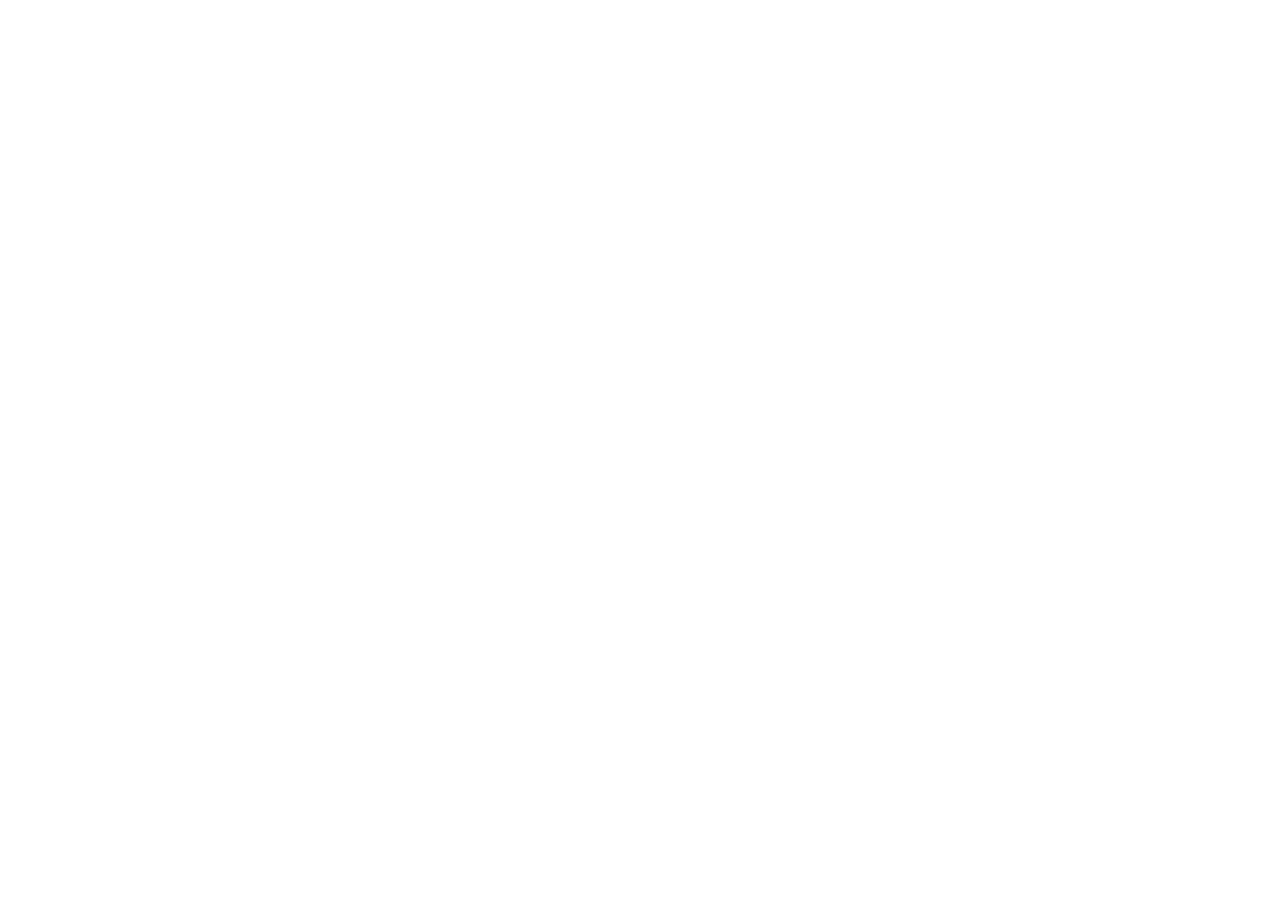
==== libros.html @ 7d024464 "segunda copia" ====
<!DOCTYPE html>
<html lang="en">
<head>
    <meta charset="UTF-8">
    <meta name="viewport" content="width=device-width, initial-scale=1.0">
    <title>Mis Libros Recomendados</title>
    <link rel="stylesheet" href="styles.css">
</head>
<body>
    
</body>
</html>
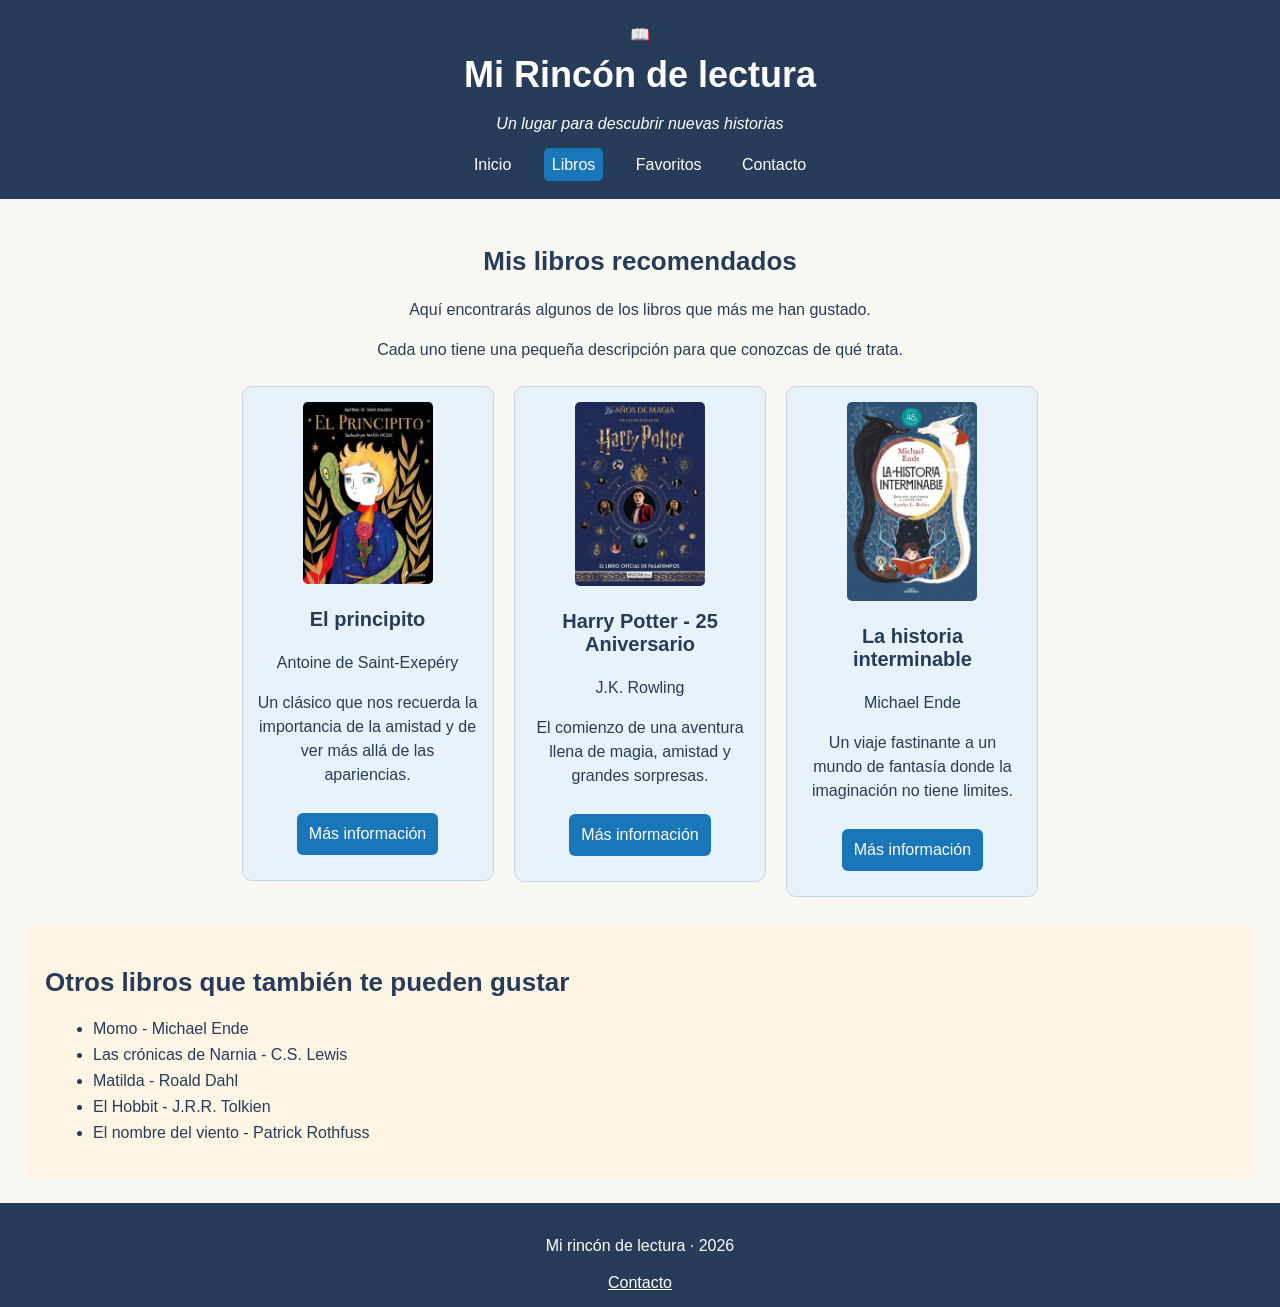
==== commit e261f2c6: "tercera copia" ====
--- a/libros.html
+++ b/libros.html
@@ -1,12 +1,93 @@
-<!DOCTYPE html>
+<!doctype html>
 <html lang="en">
+
 <head>
-    <meta charset="UTF-8">
-    <meta name="viewport" content="width=device-width, initial-scale=1.0">
+    <meta charset="UTF-8" />
+    <meta name="viewport" content="width=device-width, initial-scale=1.0" />
     <title>Mis Libros Recomendados</title>
-    <link rel="stylesheet" href="styles.css">
+    <link rel="stylesheet" href="css/styles.css" />
 </head>
+
 <body>
-    
+    <header id="cabecera">
+        <div class="identidad">
+            <span class="icono-libro" aria-hidden="true">📖</span>
+            <div>
+                <h1>Mi Rincón de lectura</h1>
+                <p>Un lugar para descubrir nuevas historias</p>
+            </div>
+        </div>
+        <nav>
+            <a href="index.html">Inicio</a>
+            <a href="libros.html" class="activo"> Libros</a>
+            <a href="index.html#generos">Favoritos</a>
+            <a href="#contacto">Contacto</a>
+        </nav>
+    </header>
+    <main>
+        <section id="catalogo">
+            <h2>Mis libros recomendados</h2>
+            <p>Aquí encontrarás algunos de los libros que más me han gustado.</p>
+            <p>
+                Cada uno tiene una pequeña descripción para que conozcas de qué trata.
+            </p>
+
+            <div class="tarjeta">
+                <img src="img/principito.webp" alt="Portada de El Principito" class="portada" />
+                <h3>El principito</h3>
+                <p>Antoine de Saint-Exepéry</p>
+                <p>
+                    Un clásico que nos recuerda la importancia de la amistad y de ver
+                    más allá de las apariencias.
+                </p>
+                <a href="https://es.wikipedia.org/wiki/El_principito" class="boton">
+                    Más información
+                </a>
+            </div>
+
+            <div class="tarjeta">
+                <img src="img/harry-potter.webp" alt="Portada de Harry Potter" class="portada" />
+                <h3>Harry Potter - 25 Aniversario</h3>
+                <p>J.K. Rowling</p>
+                <p>
+                    El comienzo de una aventura llena de magia, 
+                    amistad y grandes sorpresas.
+                </p>
+                <a href="https://es.wikipedia.org/wiki/Harry_Potter_y_la_piedra_filosofal" class="boton">
+                    Más información
+                </a>
+            </div>
+
+            <div class="tarjeta">
+                <img src="img/historia-interminable.webp" alt="Portada de La historia interminable" class="portada" />
+                <h3>La historia interminable</h3>
+                <p>Michael Ende</p>
+                <p>
+                    Un viaje fastinante a un mundo de fantasía
+                    donde la imaginación no tiene limites.
+                </p>
+                <a href="https://es.wikipedia.org/wiki/La_historia_interminable" class="boton">
+                    Más información
+                </a>
+            </div>
+        </section>
+
+        <section id="otros-libros">
+            <h2>Otros libros que también te pueden gustar</h2>
+
+            <ul>
+                <li>Momo - Michael Ende</li>
+                <li>Las crónicas de Narnia - C.S. Lewis</li>
+                <li>Matilda - Roald Dahl</li>
+                <li>El Hobbit - J.R.R. Tolkien</li>
+                <li>El nombre del viento - Patrick Rothfuss</li>
+            </ul>
+        </section>
+    </main>
+    <footer id="contacto">
+        <p>Mi rincón de lectura · 2026</p>
+        <a href="mailto:bego.cesmedo@gmail.com">Contacto</a>
+    </footer>
 </body>
+
 </html>
--- a/css/styles.css
+++ b/css/styles.css
@@ -0,0 +1,172 @@
+body{
+    font-family: Arial, Helvetica, sans-serif;
+    background-color: #faf8f3;
+    color: #263c59;
+    margin: 0;
+}
+
+main{
+    padding: 25px;
+}
+
+h2{
+    color: #263c59;
+    font-size: 26px;
+}
+
+p{
+    line-height: 1.5;
+}
+
+#cabecera{
+    background-color: #263c59;
+    color: white;
+    text-align: center;
+    padding: 25px;
+}
+
+#cabecera h1{
+    font-size:36px;
+    margin: 10px;
+}
+
+#cabecera p{
+    font-style: italic;
+}
+
+
+
+
+/*NAVEGACIÓN*/
+nav{
+    margin-top: 20px;
+}
+
+nav a{
+    color: white;
+    text-decoration: none;
+    margin:10px;
+    padding: 8px;
+}
+
+nav a:hover{
+    background-color: #1976b9;
+    border-radius: 5px;
+}
+
+nav a.activo{
+    background-color: #1976b9;
+    border-radius: 5px;
+}
+
+/*BIENVENIDA*/
+
+#inicio{
+    padding: 20px;
+    background-color: white;
+}
+
+#inicio img{
+    width: 250px;
+    border-radius: 5px;
+}
+
+.boton{
+    display: inline-block;
+    background-color: #1976b9;
+    color: white;
+    padding: 12px;
+    margin: 10px;
+    text-decoration: none;
+    border-radius: 6px;
+}
+
+/*GÉNEROS LITERARIOS*/
+
+#generos{
+    background-color: #e8f2fb;
+    padding: 20px;
+    text-align: center
+}
+
+.genero{
+    display: inline-block;
+    vertical-align: top;
+    background-color: white;
+    width: 170px;
+    min-height: 130px;
+    margin: 8px;
+    padding: 15px;
+    border: 1px solid #c5d8eb;
+    border-radius: 8px;
+}
+
+.genero h3{
+    color: #263c59;
+}
+
+#recomendacion{
+    background-color: #fce8ec;
+    padding: 20px;
+    margin-top: 20px;
+    border-radius: 10px;
+}
+
+.portada{
+    width: 130px;
+    border-radius: 5px;
+}
+.cita{
+    background-color: #fff5e5;
+}
+
+/*CATÁLOGO*/
+#catalogo{
+    text-align: center;
+}
+
+.tarjeta{
+    display: inline-block;
+    vertical-align: top;
+    width: 220px;
+    min-height: 420px;
+    background-color: #e8f2fb;
+    border: 1px solid #c5d8eb;
+    border-radius: 10px;
+    padding: 15px;
+    margin:8px;
+    text-align: center;
+}
+
+.tarjeta h3{
+    font-size: 20px;
+}
+
+.tarjeta p{
+
+}
+
+/*OTROS LIBROS*/
+#otros-libros{
+    background-color: #fff5e5;
+    padding: 20px;
+    margin-top: 20px;
+    border-radius: 10px;
+}
+
+#otros-libros li{
+    margin: 8px;
+}
+
+
+/*FOOTER*/
+footer{
+    background-color: #263c59;
+    color: white;
+    text-align: center;
+    padding: 15px;
+}
+
+footer a{
+    color: white;
+}
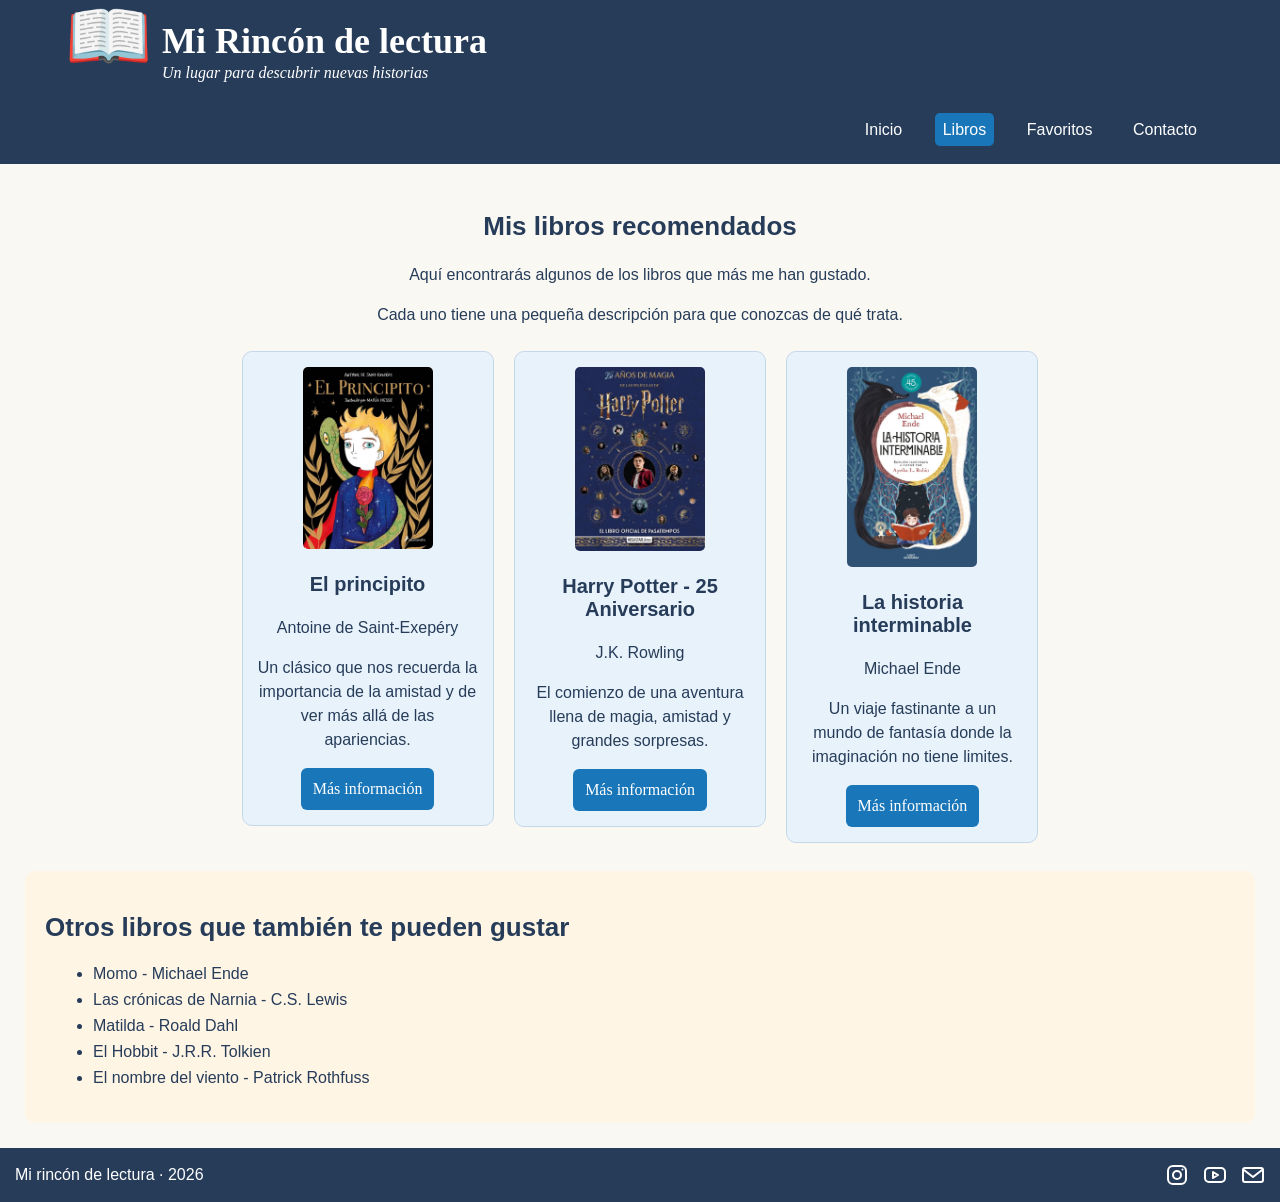
==== commit 6e5ddc6f: "quinta copia" ====
--- a/libros.html
+++ b/libros.html
@@ -21,7 +21,7 @@
             <a href="index.html">Inicio</a>
             <a href="libros.html" class="activo"> Libros</a>
             <a href="index.html#generos">Favoritos</a>
-            <a href="#contacto">Contacto</a>
+            <a href="mailto:bego.cesmedo@gmail.com">Contacto</a>
         </nav>
     </header>
     <main>
@@ -86,8 +86,12 @@
     </main>
     <footer id="contacto">
         <p>Mi rincón de lectura · 2026</p>
-        <a href="mailto:bego.cesmedo@gmail.com">Contacto</a>
+        <div class="redes" aria-label="Redes sociales y correo">
+            <span role="img" aria-label="Instagram"><svg viewBox="0 0 24 24" aria-hidden="true"><rect x="3" y="3" width="18" height="18" rx="5"/><circle cx="12" cy="12" r="4"/><circle cx="17.5" cy="6.5" r="1" fill="currentColor" stroke="none"/></svg></span>
+            <span role="img" aria-label="YouTube"><svg viewBox="0 0 24 24" aria-hidden="true"><rect x="2" y="5" width="20" height="14" rx="4"/><path d="m10 9 5 3-5 3z"/></svg></span>
+            <a href="mailto:bego.cesmedo@gmail.com" aria-label="Enviar correo"><svg viewBox="0 0 24 24" aria-hidden="true"><rect x="2" y="5" width="20" height="14" rx="2"/><path d="m3 7 9 7 9-7"/></svg></a>
+        </div>
     </footer>
 </body>
 
-</html>+</html>
--- a/css/styles.css
+++ b/css/styles.css
@@ -19,6 +19,9 @@
 }
 
 #cabecera{
+    display: flex;
+    flex-direction: column;
+    align-items: flex-start;
     background-color: #263c59;
     color: white;
     text-align: center;
@@ -27,11 +30,30 @@
 
 #cabecera h1{
     font-size:36px;
-    margin: 10px;
+    font-family:'Times New Roman', Times, serif;
+    margin-top: -5px;
+    margin-left: 10px;
+    text-align: left;
 }
 
 #cabecera p{
     font-style: italic;
+    font-family: 'Times New Roman', Times, serif;
+    text-align: left;
+    margin-top: -25px;
+    margin-left: 10px;
+
+
+}
+
+.icono-libro{
+    font-size: 70px;
+    margin-top: -30px;
+    margin-left: 40px;
+}
+
+.identidad{
+    display: flex;
 }
 
 
@@ -40,6 +62,10 @@
 /*NAVEGACIÓN*/
 nav{
     margin-top: 20px;
+    align-self: flex-end;
+    text-align: right;
+    margin-right: 40px;
+
 }
 
 nav a{
@@ -62,21 +88,42 @@
 /*BIENVENIDA*/
 
 #inicio{
+    display: flex;
     padding: 20px;
     background-color: white;
 }
+.inicio-izquierda{
+    margin-left: 10px;
+}
+
+#inicio h2{
+font-size: 30px;
+font-family: 'Times New Roman', Times, serif;
+}
+
+#inicio p{
+    font-family: 'Times New Roman', Times, serif;
+    color: rgb(63, 63, 63);
+    margin-top: -20px;
+
+}
+
+#inicio > div:last-child{
+    margin-left: auto;
+}
 
 #inicio img{
-    width: 250px;
+    width: 450px;
     border-radius: 5px;
+
 }
 
 .boton{
+    font-family: 'Times New Roman', Times, serif;
     display: inline-block;
     background-color: #1976b9;
     color: white;
     padding: 12px;
-    margin: 10px;
     text-decoration: none;
     border-radius: 6px;
 }
@@ -86,8 +133,16 @@
 #generos{
     background-color: #e8f2fb;
     padding: 20px;
-    text-align: center
-}
+    margin-left: 15px;
+    text-align: left;
+    
+}
+
+#generos h2{
+    font-family: 'Times New Roman', Times, serif;
+    font-size: 30px;
+}
+
 
 .genero{
     display: inline-block;
@@ -99,27 +154,68 @@
     padding: 15px;
     border: 1px solid #c5d8eb;
     border-radius: 8px;
+    text-align: center;
+}
+
+.tarjetas{
+    display: flex;
+
+}
+
+.icono-genero{
+    display: block;
+    font-size: 36px;
+    line-height: 1;
 }
 
 .genero h3{
     color: #263c59;
+
 }
 
 #recomendacion{
+    display: flex;
+    gap: 40px;
     background-color: #fce8ec;
     padding: 20px;
     margin-top: 20px;
     border-radius: 10px;
 }
 
+#recomendacion img{
+    width: auto;
+    height: 230px;
+    margin: 30px;
+}
+
+#recomendacion h2{
+    margin-top: 60px;
+}
+
+#recomendacion h3{
+    font-family: 'Times New Roman', Times, serif;
+    color: rgb(63, 63, 63);
+    margin-top: -20px;
+}
+
+#recomendacion p{
+    font-family: 'Times New Roman', Times, serif;
+    color: rgb(63, 63, 63);
+    margin-top: -10px;
+
+}
+
+#recomendacion .cita{
+    color: #b00000d3;
+    text-align: center;
+    margin: 30px auto 0;
+    background-color: #fff5e5;
+}
+
 .portada{
     width: 130px;
     border-radius: 5px;
 }
-.cita{
-    background-color: #fff5e5;
-}
-
 /*CATÁLOGO*/
 #catalogo{
     text-align: center;
@@ -161,6 +257,8 @@
 
 /*FOOTER*/
 footer{
+    display: flex;
+    align-items: center;
     background-color: #263c59;
     color: white;
     text-align: center;
@@ -170,3 +268,33 @@
 footer a{
     color: white;
 }
+
+footer p{
+    margin-right: -50px;
+    justify-content: right;
+    text-align:center;
+    margin: 0;
+}
+
+.redes{
+    display: flex;
+    align-items: center;
+    gap: 14px;
+    margin-left: auto;
+    color: white;
+}
+
+footer a{
+    color: white;
+}
+
+.redes svg{
+    display: block;
+    width: 24px;
+    height: 24px;
+    fill: none;
+    stroke: currentColor;
+    stroke-width: 2;
+    stroke-linecap: round;
+    stroke-linejoin: round;
+}
